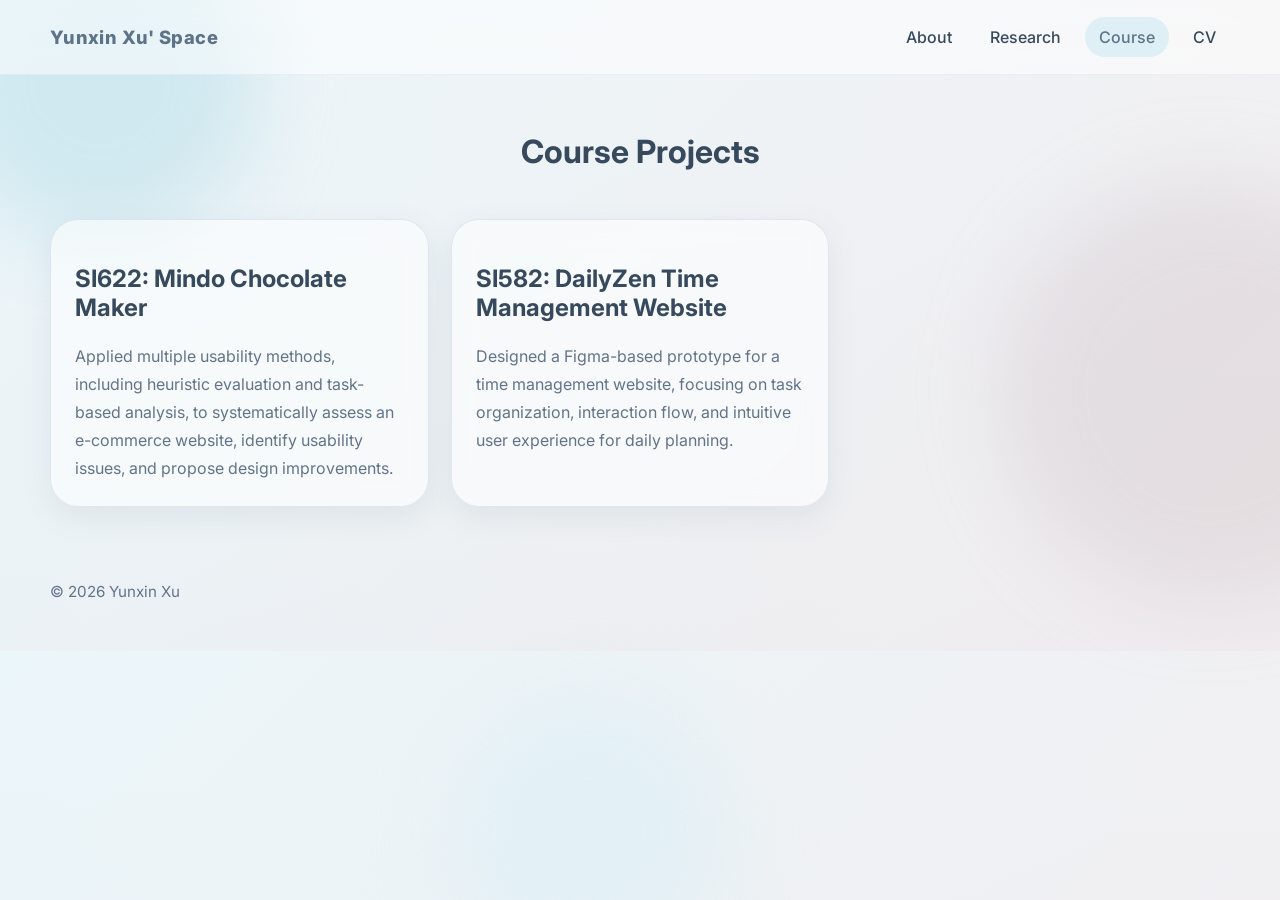
==== course.html @ d12cd260 "first commit" ====
<!DOCTYPE html>
<html lang="en">
<head>
  <meta charset="UTF-8" />
  <meta name="viewport" content="width=device-width, initial-scale=1.0"/>
  <title>Yunxin Xu | CV</title>

  <link rel="preconnect" href="https://fonts.googleapis.com"/>
  <link rel="preconnect" href="https://fonts.gstatic.com" crossorigin/>
  <link href="https://fonts.googleapis.com/css2?family=Inter:wght@400;500;600;700;800&display=swap" rel="stylesheet"/>

  <link rel="stylesheet" href="css/styles.css"/>
</head>
<a href="#mainContent" class="skip-link">Skip to main content</a>
<body>

<!-- ===== Background ===== -->
<div class="bg-orb orb-1"></div>
<div class="bg-orb orb-2"></div>
<div class="bg-orb orb-3"></div>
<div class="noise-layer"></div>

<!-- ===== NAV ===== -->
<header class="site-header">
  <nav class="navbar container">

    <a href="index.html" class="brand">Yunxin Xu' Space</a>

    <ul class="nav-links">
      <li><a href="index.html" class="nav-link">About</a></li>
      <li><a href="research.html" class="nav-link">Research</a></li>
      <li><a href="course.html" class="nav-link active">Course</a></li>
      <li><a href="CV.html" class="nav-link">CV</a></li>
    </ul>

  </nav>
</header>

<!-- ===== MAIN ===== -->
<main class="section" id="mainContent">
  <div class="container">

    <div class="section-heading">
      <h1>Course Projects</h1>
    </div>

     <div class="card-grid three-col">

      <div class="feature-card reveal tilt-card">
        <h2>SI622: Mindo Chocolate Maker</h2>
        <p>Applied multiple usability methods, including heuristic evaluation and task-based analysis, to systematically assess an e-commerce website, identify usability issues, and propose design improvements.</p>
      </div>

      <div class="feature-card reveal tilt-card">
        <h2>SI582: DailyZen Time Management Website</h2>
        <p>Designed a Figma-based prototype for a time management website, focusing on task organization, interaction flow, and intuitive user experience for daily planning.</p>
      </div>

    </div>

  </div>
</main>

<!-- ===== Footer ===== -->
<footer class="site-footer">
  <div class="container footer-inner">
    <p>© 2026 Yunxin Xu</p>
  </div>
</footer>

<script src="js/script.js"></script>

</body>
</html>
---- css/styles.css ----
:root {
  --c1: #DBEFF6;
  --c2: #A8D8E3;
  --c3: #5D7389;
  --c4: #C5B8BF;
  --c5: #E9DFE2;

  --bg-main: #f8fcfd;
  --bg-soft: #f2f7f8;
  --text-main: #36495d;
  --text-soft: #627489;
  --white-glass: rgba(255, 255, 255, 0.58);
  --border-soft: rgba(93, 115, 137, 0.14);
  --shadow-soft: 0 10px 30px rgba(93, 115, 137, 0.10);
  --shadow-hover: 0 18px 40px rgba(93, 115, 137, 0.16);

  --radius-lg: 28px;
  --radius-md: 20px;
  --radius-sm: 14px;

  --transition: 0.3s ease;
  --max-width: 1180px;
}

* {
  box-sizing: border-box;
}

html {
  scroll-behavior: smooth;
}

body {
  margin: 0;
  font-family: "Inter", sans-serif;
  color: var(--text-main);
  background:
    linear-gradient(135deg, rgba(219, 239, 246, 0.55), rgba(233, 223, 226, 0.55)),
    linear-gradient(180deg, #ffffff, #f9fbfc);
  overflow-x: hidden;
}

/* background */
.bg-orb {
  position: fixed;
  border-radius: 50%;
  filter: blur(40px);
  z-index: -3;
  pointer-events: none;
  animation: floatOrb 10s ease-in-out infinite;
}

.orb-1 {
  width: 320px;
  height: 320px;
  background: rgba(168, 216, 227, 0.40);
  top: -80px;
  left: -60px;
}

.orb-2 {
  width: 420px;
  height: 420px;
  background: rgba(197, 184, 191, 0.28);
  top: 20%;
  right: -140px;
  animation-delay: 1.8s;
}

.orb-3 {
  width: 280px;
  height: 280px;
  background: rgba(219, 239, 246, 0.55);
  bottom: -70px;
  left: 35%;
  animation-delay: 3.2s;
}

.noise-layer {
  position: fixed;
  inset: 0;
  z-index: -2;
  pointer-events: none;
  opacity: 0.25;
  background-image:
    radial-gradient(rgba(93, 115, 137, 0.04) 0.7px, transparent 0.7px);
  background-size: 18px 18px;
}

/* layout */
.container {
  width: min(var(--max-width), calc(100% - 4rem));
  margin: 0 auto;
}

.section {
  padding: 36px 0;
}

.alt-section {
  background: linear-gradient(180deg, rgba(255,255,255,0.28), rgba(255,255,255,0.12));
  backdrop-filter: blur(2px);
}

.section-heading {
  max-width: 700px;
  margin: 0 auto 48px;
  text-align: center;
}

.section-heading h2 {
  margin: 8px 0 14px;
  font-size: clamp(1.9rem, 2.5vw, 2.8rem);
  line-height: 1.15;
}

.section-heading p {
  margin: 0;
  color: var(--text-soft);
  line-height: 1.75;
}

.section-tag,
.eyebrow {
  display: inline-block;
  padding: 12px 22px;
  border-radius: 999px;
  font-size: 0.95rem;
  font-weight: 600;
  letter-spacing: 0.04em;
  color: var(--c3);
  background: rgba(255, 255, 255, 0.75);
  border: 1px solid rgba(93, 115, 137, 0.12);
  backdrop-filter: blur(10px);
  margin-bottom: 16px;
}

/* header */
.site-header {
  position: relative;
  top: 0;
  z-index: 1000;
  backdrop-filter: blur(14px);
  background: rgba(255, 255, 255, 0.52);
  border-bottom: 1px solid rgba(93, 115, 137, 0.08);
}

.navbar {
  min-height: 74px;
  display: flex;
  align-items: center;
  justify-content: space-between;
  gap: 20px;
}

.brand {
  text-decoration: none;
  color: var(--c3);
  font-weight: 800;
  font-size: 1.15rem;
  letter-spacing: 0.02em;
}

.nav-links {
  position: absolute;
  top: 74px;
  left: 1rem;
  right: 1rem;
  display: none;
  flex-direction: column;
  align-items: stretch;
  gap: 10px;
  list-style: none;
  margin: 0;
  padding: 12px;
  border-radius: 20px;
  background: rgba(255,255,255,0.92);
  box-shadow: var(--shadow-soft);
  border: 1px solid var(--border-soft);
}

.nav-links.open {
  display: flex;
}

.nav-link {
  position: relative;
  display: inline-flex;
  align-items: center;
  text-decoration: none;
  color: var(--text-main);
  font-weight: 500;
  padding: 12px 14px;
  border-radius: 999px;
  transition: var(--transition);
}

.nav-link:hover,
.nav-link.active {
  background: rgba(219, 239, 246, 0.9);
  color: var(--c3);
}

.menu-toggle {
  display: inline-block;
  width: 48px;
  height: 48px;
  border: none;
  border-radius: 12px;
  background: rgba(255,255,255,0.65);
  cursor: pointer;
  padding: 10px;
}

.menu-toggle span {
  display: block;
  width: 100%;
  height: 2px;
  background: var(--c3);
  margin: 6px 0;
  border-radius: 999px;
}

/* hero */
.hero {
  height: calc(100vh - 74px);
  display: flex;
  align-items: center;
  padding: 0;
}

.hero-grid {
  display: grid;
  grid-template-columns: 1fr;
  gap: 40px;
  align-items: center;
}

.hero-image-wrap {
  display: flex;
  justify-content: center;
}

.image-ring {
  position: relative;
  width: min(300px, 78vw);
  aspect-ratio: 1 / 1;
  padding: 12px;
  border-radius: 50%;
  background:
    linear-gradient(135deg, rgba(168, 216, 227, 0.75), rgba(197, 184, 191, 0.72));
  box-shadow: 0 18px 50px rgba(93, 115, 137, 0.14);
}

.profile-image {
  width: 100%;
  height: 100%;
  object-fit: cover;
  border-radius: 50%;
  display: block;
  border: 6px solid rgba(255, 255, 255, 0.72);
  box-shadow: 0 10px 30px rgba(93, 115, 137, 0.12);
}

.hero-content {
  text-align: center;
}

.hero-content h1 {
  font-size: clamp(2.5rem, 4.2vw, 4.5rem);
  line-height: 1.05;
  margin: 18px 0 16px;
}

.accent-text {
  color: var(--c3);
}

.hero-subtitle {
  font-size: 1.1rem;
  font-weight: 600;
  color: var(--c3);
  margin-bottom: 16px;
  line-height: 1.6;
}

.hero-description {
  font-size: 1rem;
  line-height: 1.9;
  color: var(--text-soft);
  max-width: 680px;
  margin: 0 auto;
}

.hero-links {
  display: flex;
  flex-wrap: wrap;
  gap: 12px;
  margin-top: 26px;
  justify-content: center;
}

.pill-btn {
  position: relative;
  overflow: hidden;
  text-decoration: none;
  padding: 12px 18px;
  border-radius: 999px;
  background: rgba(255,255,255,0.65);
  color: var(--c3);
  border: 1px solid rgba(93, 115, 137, 0.12);
  box-shadow: 0 6px 18px rgba(93, 115, 137, 0.06);
  transition: var(--transition);
  font-weight: 600;
}

.pill-btn:hover {
  transform: translateY(-2px);
  box-shadow: 0 12px 24px rgba(93, 115, 137, 0.10);
  background: rgba(219, 239, 246, 0.85);
}

.hero-stats {
  display: grid;
  grid-template-columns: 1fr;
  gap: 16px;
  margin-top: 30px;
  justify-content: center;
}

.glass-card,
.feature-card,
.project-card,
.course-item,
.contact-card,
.pub-item {
  background: var(--white-glass);
  border: 1px solid var(--border-soft);
  backdrop-filter: blur(12px);
  box-shadow: var(--shadow-soft);
}

.stat-card {
  border-radius: var(--radius-md);
  padding: 18px 16px;
}

.stat-number {
  display: block;
  font-size: 1.35rem;
  font-weight: 800;
  color: var(--c3);
}

.stat-label {
  display: block;
  margin-top: 6px;
  color: var(--text-soft);
  font-size: 0.92rem;
}

/* publications */
.pub-list {
  display: flex;
  flex-direction: column;
  gap: 20px;
}

.pub-item {
  border-radius: var(--radius-md);
  padding: 22px 24px;
  transition: transform 0.25s ease, box-shadow 0.25s ease;
}

.pub-item:hover {
  box-shadow: var(--shadow-hover);
  transform: translateY(-4px);
}

.pub-title {
  margin: 0 0 8px;
  font-size: 1.08rem;
  font-weight: 600;
  color: var(--text-main);
}

.pub-authors {
  margin: 0 0 6px;
  color: var(--text-soft);
  line-height: 1.65;
}

.pub-authors strong {
  color: var(--c3);
}

.pub-venue {
  margin: 0;
  color: var(--text-soft);
  font-size: 0.95rem;
}

/* =========================
   RESEARCH CARD (IMAGE)
========================= */

.research-card {
  border-radius: 24px;
  overflow: hidden;

  background: var(--white-glass);
  border: 1px solid var(--border-soft);

  backdrop-filter: blur(12px);
  box-shadow: var(--shadow-soft);

  transition: all 0.3s ease;
}

/* hover 整体浮起 */
.research-card:hover {
  transform: translateY(-6px);
  box-shadow: var(--shadow-hover);
}

/* ===== IMAGE ===== */
.card-image {
  height: 180px;
  overflow: hidden;
}

.card-image img {
  width: 100%;
  height: 100%;
  object-fit: cover;

  transition: transform 0.35s ease;
}

/* 图片放大 */
.research-card:hover .card-image img {
  transform: scale(1.06);
}

/* ===== CONTENT ===== */
.card-content {
  padding: 20px;
}

.card-content h3 {
  margin: 0 0 10px;
  font-size: 1.15rem;
}

.card-content p {
  margin: 0;
  color: var(--text-soft);
  line-height: 1.7;
}

/* ===== TAGS ===== */
.card-tags {
  display: flex;
  flex-wrap: wrap;
  gap: 8px;
  margin-top: 14px;
}

.card-tags span {
  padding: 6px 10px;
  border-radius: 999px;

  font-size: 0.8rem;
  font-weight: 600;

  background: rgba(255,255,255,0.75);
  color: var(--c3);
  border: 1px solid rgba(93,115,137,0.12);
}

/* ===== BUTTON ===== */
.card-links {
  margin-top: 16px;
}

.card-links a {
  display: inline-block;

  padding: 8px 14px;
  border-radius: 999px;

  font-size: 0.9rem;
  font-weight: 600;

  text-decoration: none;

  color: var(--c3);
  background: rgba(255,255,255,0.7);
  border: 1px solid rgba(93,115,137,0.15);

  transition: all 0.25s ease;
}

.card-links a:hover {
  background: var(--c1);
  transform: translateY(-2px);
}

.research-grid {
  display: grid;
  grid-template-columns: 1fr;
  gap: 24px;
}

/* cards */
.card-grid.three-col {
  display: grid;
  grid-template-columns: 1fr;
  gap: 22px;
}

.feature-card {
  border-radius: var(--radius-lg);
  padding: 24px;
  transition: transform 0.25s ease, box-shadow 0.25s ease;
  transform-style: preserve-3d;
}

.feature-card:hover,
.project-card:hover,
.course-item:hover,
.contact-card:hover {
  box-shadow: var(--shadow-hover);
}

.card-top {
  margin-bottom: 14px;
}

.card-badge {
  display: inline-flex;
  padding: 7px 12px;
  border-radius: 999px;
  background: rgba(168, 216, 227, 0.35);
  color: var(--c3);
  font-size: 0.84rem;
  font-weight: 700;
}

.feature-card h3,
.project-body h3,
.course-item h3 {
  margin: 0 0 10px;
  font-size: 1.2rem;
}

.feature-card p,
.project-body p,
.course-item p {
  margin: 0;
  color: var(--text-soft);
  line-height: 1.75;
}

.text-link {
  display: inline-block;
  margin-top: 18px;
  color: var(--c3);
  text-decoration: none;
  font-weight: 700;
}

/* projects */
.project-grid {
  display: grid;
  grid-template-columns: 1fr;
  gap: 24px;
}

.project-card {
  overflow: hidden;
  border-radius: var(--radius-lg);
  transition: transform 0.25s ease, box-shadow 0.25s ease;
  transform-style: preserve-3d;
}

.project-thumb {
  height: 180px;
  background:
    linear-gradient(135deg, rgba(219, 239, 246, 0.95), rgba(197, 184, 191, 0.75));
  position: relative;
}

.project-thumb::after {
  content: "";
  position: absolute;
  inset: 18px;
  border-radius: 22px;
  border: 1px dashed rgba(93, 115, 137, 0.22);
}

.project-body {
  padding: 22px;
}

.project-meta {
  display: flex;
  justify-content: space-between;
  gap: 12px;
  margin-bottom: 12px;
  color: var(--text-soft);
  font-size: 0.88rem;
}

.project-tags {
  display: flex;
  flex-wrap: wrap;
  gap: 8px;
  margin-top: 18px;
}

.project-tags span,
.course-chip {
  padding: 8px 12px;
  border-radius: 999px;
  background: rgba(255, 255, 255, 0.72);
  color: var(--c3);
  font-size: 0.84rem;
  font-weight: 600;
  border: 1px solid rgba(93, 115, 137, 0.10);
}

/* courses */
.course-list {
  display: flex;
  flex-direction: column;
  gap: 18px;
}

.course-item {
  border-radius: 22px;
  padding: 22px 24px;
  display: flex;
  justify-content: space-between;
  align-items: center;
  gap: 20px;
  transition: transform 0.25s ease, box-shadow 0.25s ease;
}

.course-item,
.footer-inner {
  flex-direction: column;
  align-items: flex-start;
}

/* contact */
.contact-card {
  border-radius: 30px;
  padding: 32px;
  display: flex;
  justify-content: space-between;
  gap: 24px;
  align-items: center;
  flex-direction: column;
  align-items: flex-start;
}

.contact-card h2 {
  margin: 8px 0 12px;
}

.contact-card p {
  margin: 0;
  color: var(--text-soft);
  line-height: 1.8;
}

.contact-links {
  display: flex;
  flex-wrap: wrap;
  gap: 12px;
}

.contact-btn {
  text-decoration: none;
  padding: 14px 18px;
  border-radius: 16px;
  background: var(--c3);
  color: white;
  font-weight: 700;
  transition: var(--transition);
  border: 1px solid transparent;
}

.contact-btn:hover {
  transform: translateY(-2px);
  opacity: 0.95;
}

.contact-btn.secondary {
  background: rgba(255,255,255,0.72);
  color: var(--c3);
  border-color: rgba(93, 115, 137, 0.10);
}

/* footer */
.site-footer {
  padding: 24px 0 34px;
}

.footer-inner {
  display: flex;
  justify-content: space-between;
  gap: 20px;
  color: var(--text-soft);
  font-size: 0.95rem;
}

.back-to-top {
  text-decoration: none;
  color: var(--c3);
  font-weight: 700;
}

/* reveal animation */
.reveal {
  opacity: 0;
  transform: translateY(26px);
  transition: opacity 0.8s ease, transform 0.8s ease;
}

.reveal.visible {
  opacity: 1;
  transform: translateY(0);
}

/* ripple */
.pill-btn .ripple,
.contact-btn .ripple {
  position: absolute;
  border-radius: 50%;
  transform: scale(0);
  animation: ripple 0.6s linear;
  background: rgba(255, 255, 255, 0.55);
  pointer-events: none;
}

/* animations */
@keyframes floatOrb {
  0%, 100% {
    transform: translateY(0px) translateX(0px);
  }
  50% {
    transform: translateY(18px) translateX(8px);
  }
}

@keyframes ripple {
  to {
    transform: scale(4);
    opacity: 0;
  }
}

/* tablet and up */
@media (min-width: 769px) {
  .section {
    padding: 36px 0;
  }

  .menu-toggle {
    display: none;
  }

  .nav-links {
    position: static;
    display: flex;
    flex-direction: row;
    align-items: center;
    gap: 10px;
    margin: 0;
    padding: 0;
    border-radius: 0;
    background: transparent;
    box-shadow: none;
    border: none;
  }

  .nav-link {
    padding: 10px 14px;
  }

  .hero {
    min-height: calc(100vh - 74px);
    padding-top: 0;
  }

  .hero-grid {
    grid-template-columns: 1fr 1fr;
  }

  .hero-content {
    text-align: left;
  }

  .hero-description {
    margin: 0;
  }

  .hero-links,
  .hero-stats {
    justify-content: flex-start;
  }

  .hero-stats {
    grid-template-columns: repeat(3, minmax(120px, 1fr));
  }

  .card-grid.three-col,
  .project-grid,
  .research-grid {
    grid-template-columns: 1fr 1fr;
  }

  .image-ring {
    width: min(360px, 78vw);
  }
}

/* desktop and up */
@media (min-width: 1025px) {
  .hero-grid {
    grid-template-columns: 0.9fr 1.1fr;
    align-items: center;
    gap: 56px;
  }

  .card-grid.three-col,
  .project-grid,
  .research-grid {
    grid-template-columns: repeat(3, 1fr);
  }

  .contact-card {
    flex-direction: row;
    align-items: center;
  }

  .course-item,
  .footer-inner {
    flex-direction: row;
    align-items: center;
  }
}

/* ===== HERO FULLSCREEN LOCK ===== */

.hero {
  position: relative;
}

/* prevent scroll at start */
body.lock-scroll {
  overflow: hidden;
}

/* arrow */
.scroll-indicator {
  position: absolute;
  bottom: 40px;
  left: 50%;
  transform: translateX(-50%);

  width: 48px;
  height: 48px;

  display: flex;
  align-items: center;
  justify-content: center;

  border-radius: 50%;
  border: 1px solid rgba(93,115,137,0.2);

  background: rgba(255,255,255,0.6);
  backdrop-filter: blur(8px);

  color: var(--c3);
  font-size: 22px;

  cursor: pointer;

  transition: all 0.25s ease;
}

.scroll-indicator:hover {
  transform: translateX(-50%) translateY(-4px);

  background: var(--c1);
  border-color: var(--c3);

  box-shadow: 0 8px 20px rgba(93,115,137,0.15);
}

/* bounce animation */
@keyframes bounce {
  0%, 100% {
    transform: translate(-50%, 0);
  }
  50% {
    transform: translate(-50%, 10px);
  }
}

/* =========================
   SKIP LINK (ACCESSIBILITY)
========================= */

.skip-link {
  position: absolute;
  top: -40px;
  left: 20px;

  padding: 10px 16px;
  border-radius: 10px;

  background: var(--c3);
  color: white;
  text-decoration: none;
  font-weight: 600;

  transition: 0.3s;
  z-index: 2000;
}

/* show when focused */
.skip-link:focus {
  top: 20px;
}

/* =========================
   CV PAGE
========================= */

.cv-container {
  margin-top: 40px;

  border-radius: 28px;
  overflow: hidden;

  background: var(--white-glass);
  border: 1px solid var(--border-soft);

  backdrop-filter: blur(12px);
  box-shadow: var(--shadow-soft);
}

/* PDF iframe */
.cv-frame {
  width: 100%;
  height: 80vh;
  border: none;
}

.pub-links {
  margin-top: 16px;
  display: flex;
  gap: 16px;
}

.pub-links a {
  display: inline-flex;
  align-items: center;
  gap: 6px;

  padding: 8px 14px;
  border-radius: 999px;

  font-size: 0.9rem;
  font-weight: 600;

  text-decoration: none;

  color: var(--c3);
  background: rgba(255, 255, 255, 0.7);
  border: 1px solid rgba(93, 115, 137, 0.15);

  transition: all 0.25s ease;
}

.pub-links a:hover {
  background: var(--c1);
  transform: translateY(-2px);
  box-shadow: 0 6px 18px rgba(93,115,137,0.12);
}
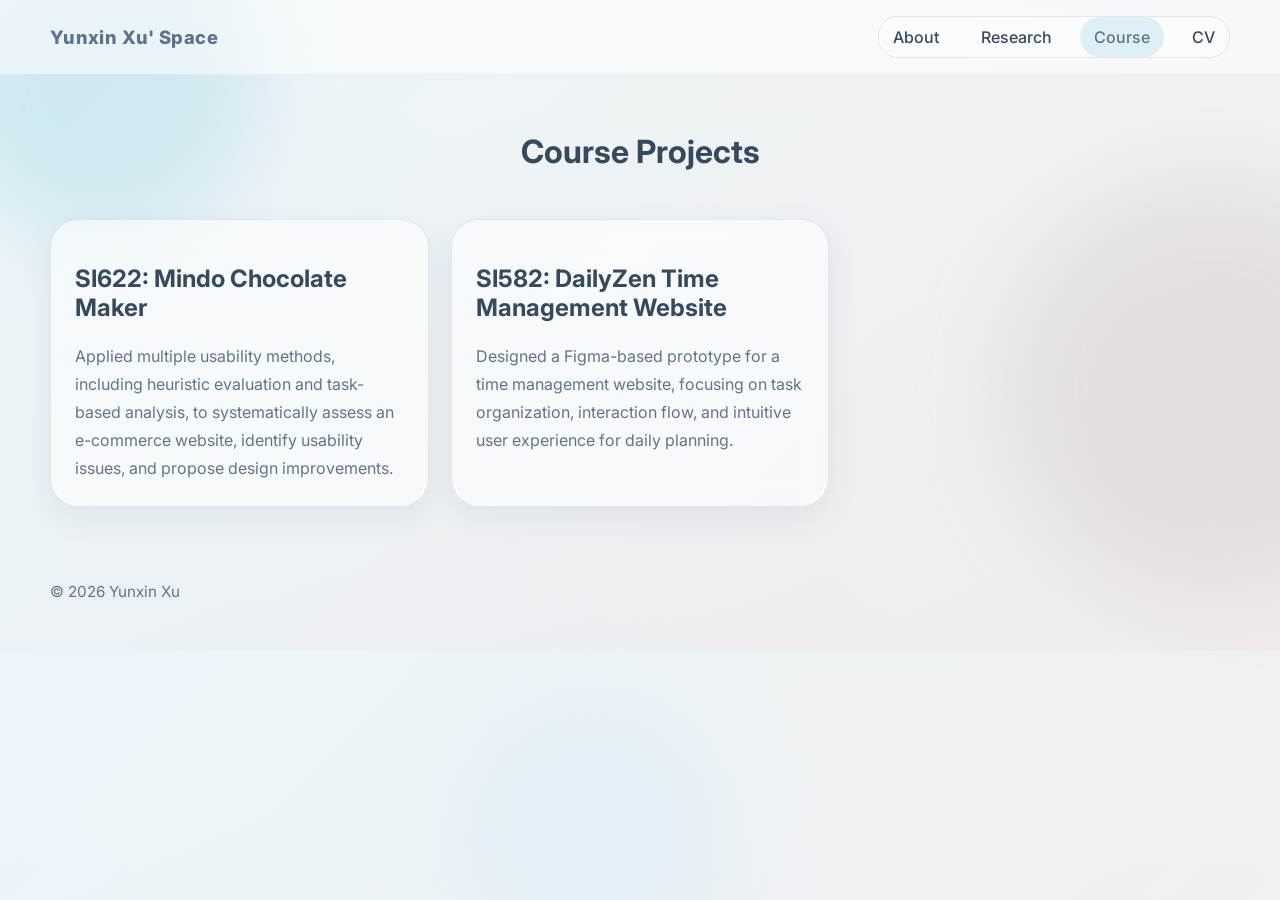
==== commit 1bee5ec9: "nav" ====
--- a/course.html
+++ b/course.html
@@ -26,6 +26,11 @@
 
     <a href="index.html" class="brand">Yunxin Xu' Space</a>
 
+    <button class="menu-toggle" id="menuToggle">
+      <span></span>
+      <span></span>
+      <span></span>
+    </button>
     <ul class="nav-links">
       <li><a href="index.html" class="nav-link">About</a></li>
       <li><a href="research.html" class="nav-link">Research</a></li>
--- a/css/styles.css
+++ b/css/styles.css
@@ -180,7 +180,7 @@
 }
 
 .nav-links.open {
-  display: flex;
+  transform: translateX(0);
 }
 
 .nav-link {
@@ -221,6 +221,31 @@
   border-radius: 999px;
 }
 
+.nav-links {
+  position: fixed;
+  top: 0;
+  left: 0;
+
+  width: 240px;
+  height: 100vh;
+
+  display: flex;
+  flex-direction: column;
+  gap: 14px;
+
+  padding: 80px 20px;
+
+  background: rgba(255,255,255,0.95);
+  backdrop-filter: blur(12px);
+
+  box-shadow: 10px 0 30px rgba(0,0,0,0.08);
+
+  transform: translateX(-100%);
+  transition: transform 0.3s ease;
+
+  z-index: 1500;
+}
+
 /* hero */
 .hero {
   height: calc(100vh - 74px);
@@ -243,7 +268,7 @@
 
 .image-ring {
   position: relative;
-  width: min(300px, 78vw);
+  width: min(160px, 48vw);
   aspect-ratio: 1 / 1;
   padding: 12px;
   border-radius: 50%;
@@ -774,16 +799,16 @@
 
   .nav-links {
     position: static;
-    display: flex;
+    transform: none;
+
+    height: auto;
+    width: auto;
+
     flex-direction: row;
-    align-items: center;
-    gap: 10px;
-    margin: 0;
     padding: 0;
-    border-radius: 0;
+
     background: transparent;
     box-shadow: none;
-    border: none;
   }
 
   .nav-link {
